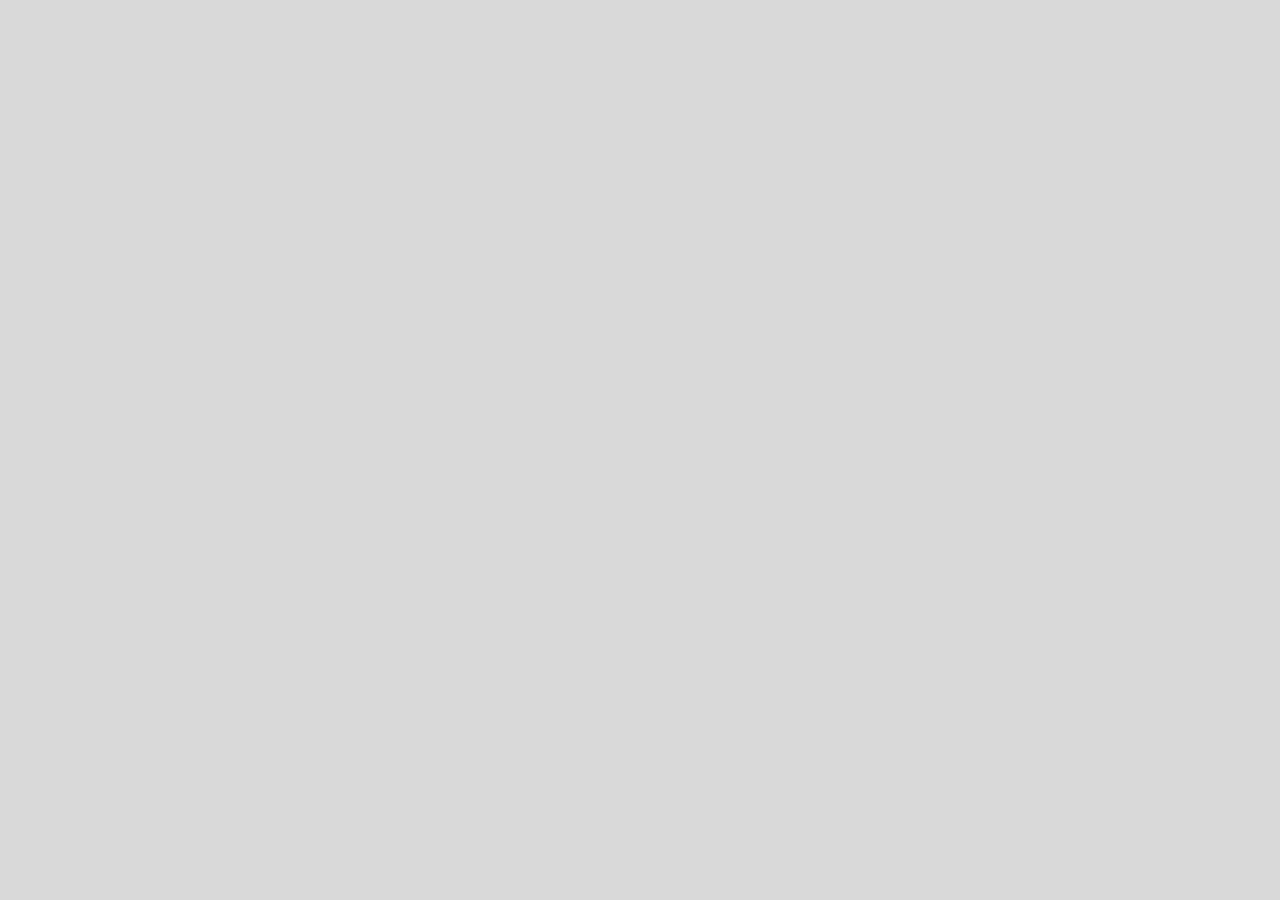
==== about.html @ ad7f149f "Add: about.html" ====
<html>
    <head>
        <meta http-equiv="Content-Type" content="text/html; charset=utf-8" />
        <title>Duke of Edinburgh | About Us</title>
        <link rel="stylesheet" href="/stylesheets/style.css">
        <link rel="stylesheet" href="/stylesheets/index.css">
        <!-- from laurenz -->          
        <link rel="stylesheet" href="css/text-styles.css">  
        <link rel="stylesheet" href="css/foundation-icons.css">
        <link rel="stylesheet" type="text/css" href="css/interacts.css">

        <link rel="stylesheet" href="css/animate.min.css">
        <link rel="stylesheet" href="css/animate.css">
        <link rel="stylesheet" href="css/foundation.css"/>
        <link rel="stylesheet" href="css/laurenz.css">
        <link rel="stylesheet" href="css/normalize.css">
        <link rel="stylesheet" href="css/alpha.css">
        <link rel="stylesheet" href="css/text-styles.css">
        <script src="/js/vendor/modernizr.js"></script>
    </head>
    
    <body>
        
        <div class="row">
            
        </div>
        
        <!-- do not go beyond this line -->
        <script src="js/vendor/jquery.js"></script>
      <script src="js/foundation.min.js"></script>
        
        <script src="js/wow.min.js"></script>
        
        
      <script>
        $(document).foundation();
      </script>
        <script>
         new WOW().init();
        </script>
    </body>
</html>
---- css/text-styles.css ----
h1{    
    font-family: Rockwell;
}

p{
    font-family: Segoe UI Light;
    font-size: 20px;
}
.blur {
   
   text-shadow: 0 0 5px rgba(0,0,0,0.5);    
}


.light-text {
    color: rgb(217, 217, 217);
}

.font-40 {
    font-size: 40px;
}

.font-50 {
    font-size: 50px;
}

.font-60 {
    font-size: 60px;
}

.font-70 {
    font-size: 70px;
}

.font-80 {
    font-size: 80px;
}


.no-top {

    margin-top: 0px;
    padding-top: 0px;
}

#spoil {
    text-shadow: 0 0 20px #fff;
    color: rgba(255,255,255,0);
    transition: text-shadow 0.3s;
}

#spoil:hover {
    text-shadow: 0 0 0px #fff; color: rgba(255,255,255,0);
}

#spoil:focus {
    text-shadow: 0 0 0px #fff; color: rgba(255,255,255,0);
}


.tribe-titles {
    color: white;
    font-size: 30px;
    text-align: center;
}

.tribe-desc {
    color: white;
    text-align: center;
    font-family: Segoe UI;
    font-size: 18px;
}

#apps-name {
    font-size: 80px;
}
---- css/alpha.css ----
body{ 
    background: rgb(217,217,217); 
    color: rgb(67,67,67);  
    font-family: Rockwell;
}
.nameplate {    
    color: rgb(67,67,67);
    font-family: Rockwell;
    font-size: 20px;
    padding-top: 40px;
}

#20 {
    height: 200px;
}

#number {   
    height: 410px;
    transition: height 0.5s;
}

#nametol {
}



#education {
    background: rgb(67,67,67);
    color: rgb(217, 217, 217);
    height: 100%;
    width: 100%;
    margin-top: 20%;
    padding-bottom: 10%;
    padding-top: 50px;
}

#whodat {
    font-size: 90px;
    margin-bottom: 100px;
    transition: font-size 0.5s;
}


#laurenzbanner {
    padding: 0px;
    height: 100%;
}

.no-bottom {
    padding-bottom: 0px;
    margin-bottom: 0px;
}

#laurenzimg {
    height: 100%;
    width: 100%;
    transition: height 1s, width 1s;
}

@media (min-width: 200px) and (max-width: 1000px)
{
    #number
	{
		height: 300px;        
	}
	#whodat
	{
		font-size: 50px;
	}
    
    #laurenzimg {
        height: 80%;
        width: 80%;
        padding-left: 20%;
    }
}


@media (min-width: 1000px) and max-width: 1366px)
{
    #number
    {
        height: 400px;
    }
}
#tribes {
    background: rgb(28, 119, 119);
    height: 100%;
    padding-top: 50px;
    padding-bottom: 50px;
}

#tribe {
    color: white;
    font-size: 90px;
    margin-bottom: 100px;
    transition: font-size 0.5s;
}

#fakeNavBar {
    width: 100%;
    height: 40px;
    background: rgb(67,67,67);
    color: white;
    padding-top: 10px;
    margin-bottom: 0px;
}

#apps {
    background: rgb(237, 109, 109);
    color: white;
    height: 100%;
    padding-top: 50px;
    width: 100%;
    
    
}

#apps-title {
    font-size: 90px;
    padding-bottom: 50px;
}

#circa-screens {
    height: 80%;
    width: 80%;    
}

#apps-desc {
    font-size: 20px;
}

#metrolasalle-screens {
    height: 50%;
    width: 50%;
}

#apps-mobile {
    background: rgb(237, 109, 109);
    color: white;
    height: 100%;
    padding-top: 50px;
    padding-bottom: 100px;
    width: 100%;
    
}

#apps-web {
    background: rgb(109, 168, 237);
    color: white;
    height: 100%;
    padding-top: 50px;
    padding-bottom: 100px;
    width: 100%;
    
}

#train-screens {
    height: 100%;
    width: 100%;
}

#posters {
    background: rgb(255, 186, 0);
    width: 100%;
    padding-top: 50px;
    padding-bottom: 100px;
}

#posters-name {
    font-size: 70px;
    line-height: 50px;
}

#competitions {
    height: 100%;
    width: 100%;
    padding-top: 50px;
    padding-bottom: 100px;
    
}

#landing {
    width: 100%;
    height: 100%;
    background: rgb(67, 67, 67);
}

.logo {
    margin-top: 20%;
    height: 35%;
}
---- css/text-styles.css ----
h1{    
    font-family: Rockwell;
}

p{
    font-family: Segoe UI Light;
    font-size: 20px;
}
.blur {
   
   text-shadow: 0 0 5px rgba(0,0,0,0.5);    
}


.light-text {
    color: rgb(217, 217, 217);
}

.font-40 {
    font-size: 40px;
}

.font-50 {
    font-size: 50px;
}

.font-60 {
    font-size: 60px;
}

.font-70 {
    font-size: 70px;
}

.font-80 {
    font-size: 80px;
}


.no-top {

    margin-top: 0px;
    padding-top: 0px;
}

#spoil {
    text-shadow: 0 0 20px #fff;
    color: rgba(255,255,255,0);
    transition: text-shadow 0.3s;
}

#spoil:hover {
    text-shadow: 0 0 0px #fff; color: rgba(255,255,255,0);
}

#spoil:focus {
    text-shadow: 0 0 0px #fff; color: rgba(255,255,255,0);
}


.tribe-titles {
    color: white;
    font-size: 30px;
    text-align: center;
}

.tribe-desc {
    color: white;
    text-align: center;
    font-family: Segoe UI;
    font-size: 18px;
}

#apps-name {
    font-size: 80px;
}
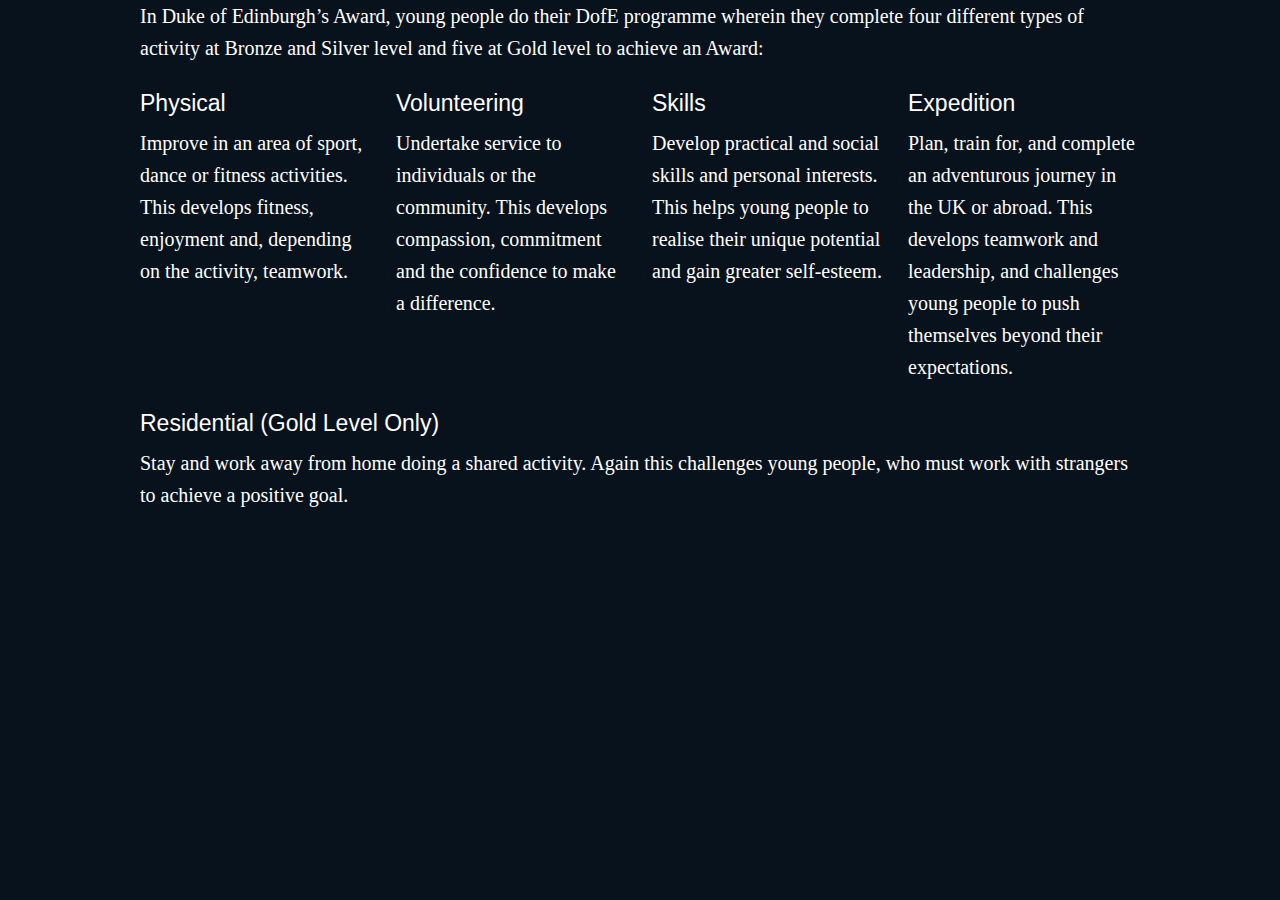
==== commit 40ab4cda: "Edit: about.html" ====
--- a/about.html
+++ b/about.html
@@ -1,4 +1,5 @@
-<html>
+<html >
+  <div style="background-color: #08121c; color: white">
     <head>
         <meta http-equiv="Content-Type" content="text/html; charset=utf-8" />
         <title>Duke of Edinburgh | About Us</title>
@@ -19,11 +20,23 @@
         <script src="/js/vendor/modernizr.js"></script>
     </head>
     
-    <body>
+    <body style="background-color: #08121c">
         
         <div class="row">
-            
-        </div>
+          <p>In Duke of Edinburgh’s Award, young people do their DofE programme wherein they complete four different types of activity at Bronze and Silver level and five at Gold level to achieve an Award:
+
+          <div class="row">
+              <div class="large-3 columns" ><h4 style="color:white">Physical</h4><p>Improve in an area of sport, dance or fitness activities.  This develops fitness, enjoyment and, depending on the activity, teamwork.</p></div>
+              <div class="large-3 columns" ><h4 style="color:white">Volunteering</h4><p>Undertake service to individuals or the community.  This develops compassion, commitment and the confidence to make a difference.</p></div>
+              <div class="large-3 columns" ><h4 style="color:white">Skills</h4><p>Develop practical and social skills and personal interests.  This helps young people to realise their unique potential and gain greater self-esteem.</p></div>
+              <div class="large-3 columns"   ><h4 style="color:white">Expedition</h4><p>Plan, train for, and complete an adventurous journey in the UK or abroad.  This develops teamwork and leadership, and challenges young people to push themselves beyond their expectations.</p></div>
+          </div>
+          <div class = "row">
+           
+              <div class="large-12 columns"><h4 style="color:white">Residential (Gold Level Only)</h4><p>Stay and work away from home doing a shared activity. Again this challenges young people, who must work with strangers to achieve a positive goal.</p></div>
+          </div> 
+
+      </div>
         
         <!-- do not go beyond this line -->
         <script src="js/vendor/jquery.js"></script>
@@ -39,4 +52,5 @@
          new WOW().init();
         </script>
     </body>
+  </div>
 </html>--- a/css/alpha.css
+++ b/css/alpha.css
@@ -3,6 +3,10 @@
     background: rgb(217,217,217); 
     color: rgb(67,67,67);  
     font-family: Rockwell;
+}
+
+h1{
+    font-family: serif;
 }
 .nameplate {    
     color: rgb(67,67,67);
@@ -184,10 +188,116 @@
 #landing {
     width: 100%;
     height: 100%;
-    background: rgb(67, 67, 67);
+    background: #08121c;
 }
 
 .logo {
-    margin-top: 20%;
-    height: 35%;
-}
+    margin-top: 50%;
+    height: 45%;    
+}
+
+#imaginary-nav {
+    color: white;
+    font-family: serif;
+    padding-top: top: 15%;    
+    
+}
+
+#backround {
+    position: absolute;
+    left: 0;
+    top: 0;
+    width: 100%;
+    
+    image-resolution: snap;
+    -webkit-filter: blur(5.8px);
+    -moz-filter: blur(5px);
+    -o-filter: blur(5px);
+    -ms-filter: blur(5px);
+}
+
+
+
+
+
+#logo {
+    background-image: url(/assets/img/dofe-logo.png);
+    height: 100%;
+    
+    background-repeat: no-repeat;
+    
+}
+
+#trophy-sub {
+    margin-top: 5%;
+    height: 30%;
+}
+
+#trophy {
+    position: absolute;
+    right: 0px;
+    top: 3%;
+    width: 50%;
+    visibility: visible;
+}
+
+.visibility{
+    visibility: visible;
+    border
+}
+
+@media (min-width: 1150px)
+{
+    #hide-sub{
+        visibility: collapse;
+        display: none;
+    }
+    
+    #trophy-sub{
+        visibility: hidden;
+    }
+    
+    .visibility{
+        visibility: hidden;
+    }
+}
+
+@media (max-width: 1150px)
+{
+    
+    #hide{
+        
+        visibility: hidden;
+        height: 0%;
+        width: 0%;
+    }
+    
+    #trophy{
+        visibility: collapse;
+        display: none;
+    }
+    
+    .trophy{
+        position: absolute;
+        right: 0px;
+        top: 5%;
+        height: 120%;    
+        visibility: visible;
+    }
+    
+    .logo{
+        visibility: collapse;
+        display: none;
+
+}
+    
+#award {    
+    background: rgb(27,27,27);
+    color: white;
+    height: 100%;
+    width: 100%;        
+}
+
+#trophy-full {
+    margin-top: 20px;    
+}
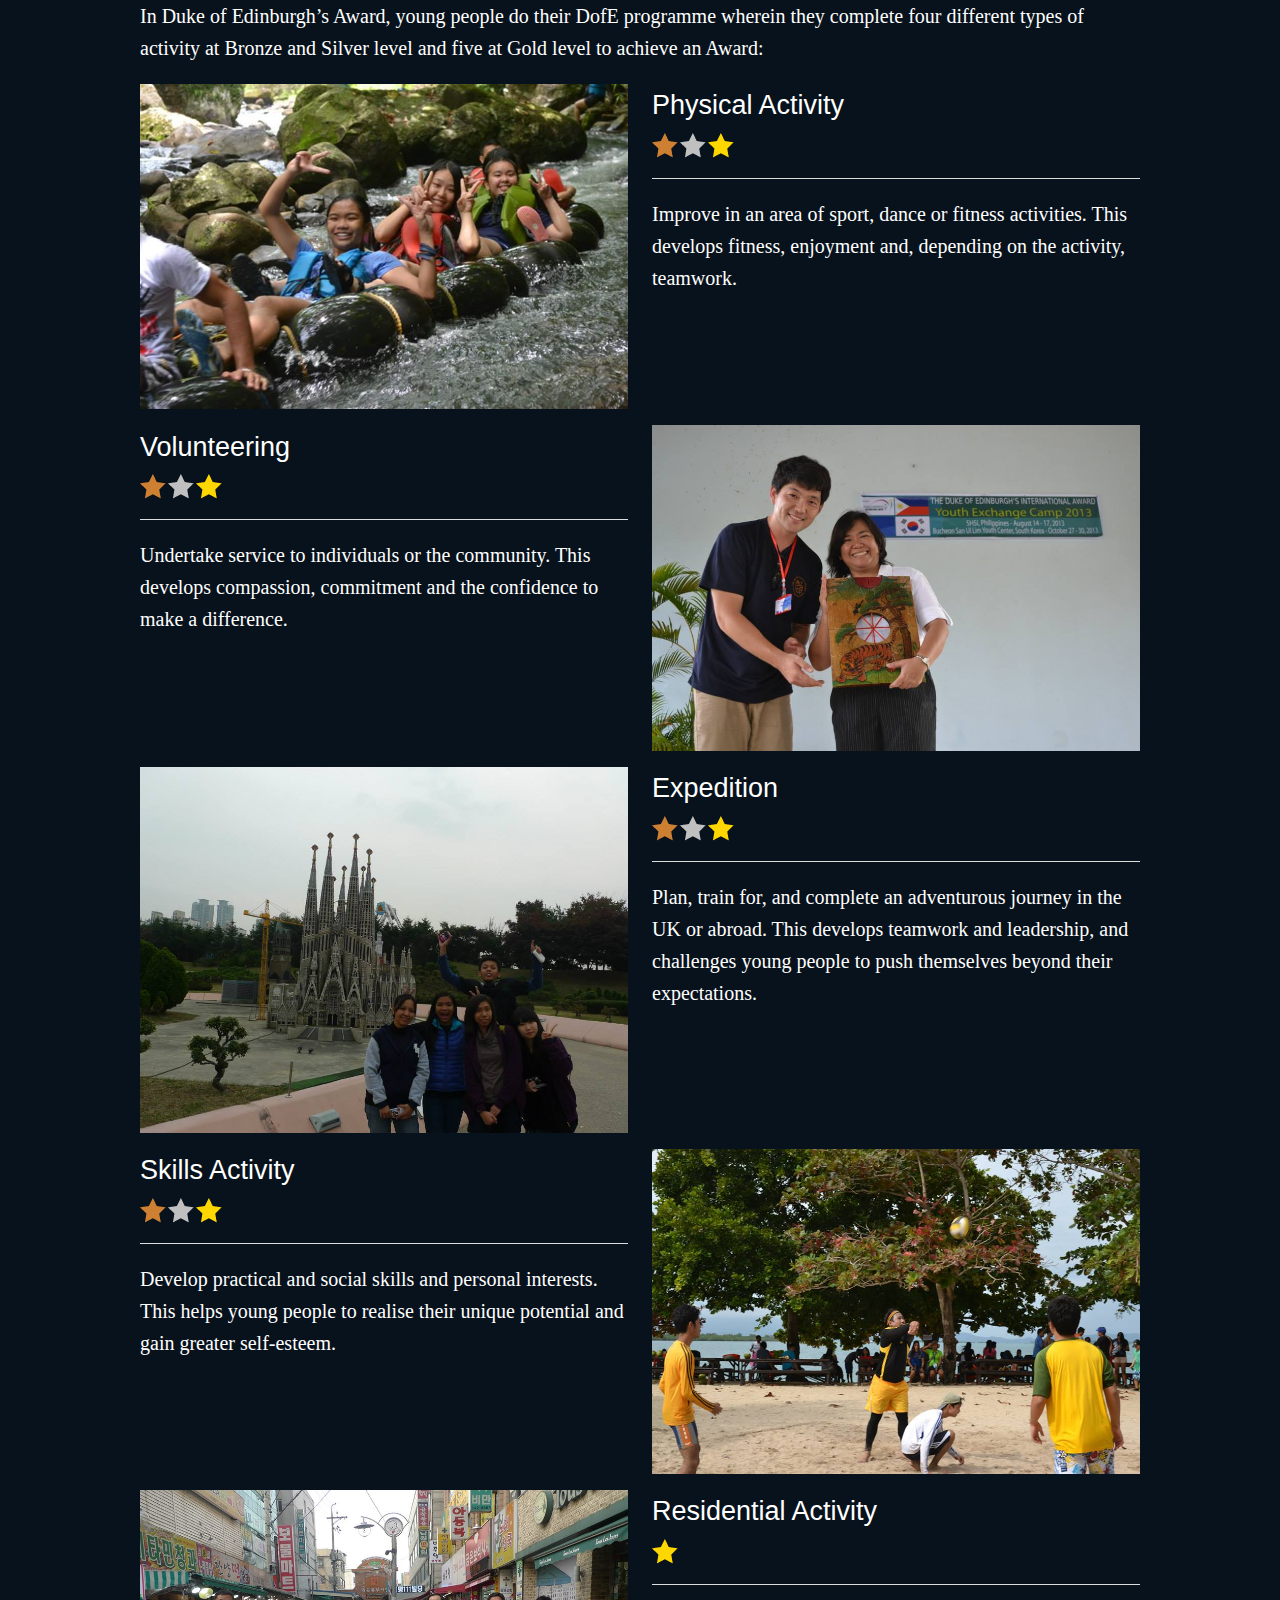
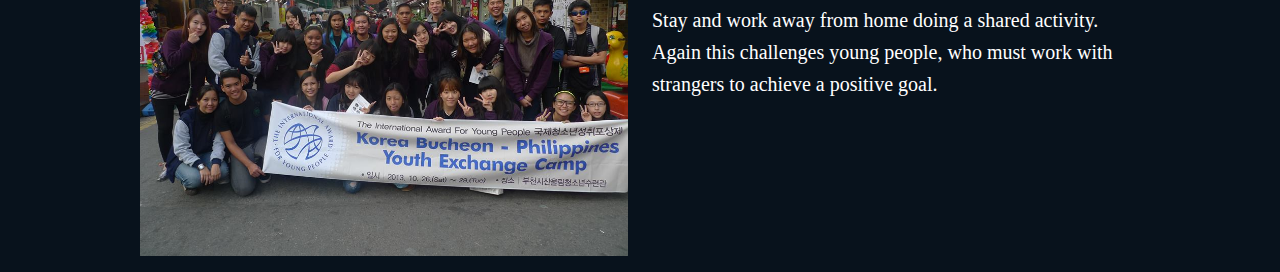
==== commit 0a7a07fe: "Add: pics Edit: about.html" ====
--- a/about.html
+++ b/about.html
@@ -24,18 +24,102 @@
         
         <div class="row">
           <p>In Duke of Edinburgh’s Award, young people do their DofE programme wherein they complete four different types of activity at Bronze and Silver level and five at Gold level to achieve an Award:
+        <br>
+          <div id="physical">            
+            <div class="row" >
+                <div class="large-6 columns" >
+                  <div id="physical-img">
+                        <img src="assets/img/IAYP37.jpg" class="img-circle">
+                    </div>        
+                </div>
+                <div class="large-6 columns">
+                    <h3 style="color:white">Physical Activity</h3>  <img src="assets/img/stars.png">
+                    <hr>
+                    <p>
+                       Improve in an area of sport, dance or fitness activities.  This develops fitness, enjoyment and, depending on the activity, teamwork.
+                    </p>   
+                    </hr>           
+                </div>
+                
+            </div>     
+        </div>
+        <br>
+           <div id="volunteering">            
+              <div class="row" >
+                  <div class="large-6 columns">
+                      <h3 style="color:white">Volunteering</h3>  <img src="assets/img/stars.png">
+                      <hr>
+                      <p>
+                         Undertake service to individuals or the community.  This develops compassion, commitment and the confidence to make a difference.
+                      </p>   
+                      </hr>           
+                  </div>
+                  <div class="large-6 columns" >
+                    <div id="volunteering-img">
+                          <img src="assets/img/IAYP6.jpg" class="img-circle">
+                      </div>        
+                  </div>
+              </div>     
+          </div>
+        </br>
+        
+           <div id="expedition">            
+              <div class="row" >
+                   <div class="large-6 columns" >
+                    <div id="expedition-img">
+                          <img src="assets/img/IAYP50.jpg" class="img-circle">
+                      </div>        
+                  </div>
 
-          <div class="row">
-              <div class="large-3 columns" ><h4 style="color:white">Physical</h4><p>Improve in an area of sport, dance or fitness activities.  This develops fitness, enjoyment and, depending on the activity, teamwork.</p></div>
-              <div class="large-3 columns" ><h4 style="color:white">Volunteering</h4><p>Undertake service to individuals or the community.  This develops compassion, commitment and the confidence to make a difference.</p></div>
-              <div class="large-3 columns" ><h4 style="color:white">Skills</h4><p>Develop practical and social skills and personal interests.  This helps young people to realise their unique potential and gain greater self-esteem.</p></div>
-              <div class="large-3 columns"   ><h4 style="color:white">Expedition</h4><p>Plan, train for, and complete an adventurous journey in the UK or abroad.  This develops teamwork and leadership, and challenges young people to push themselves beyond their expectations.</p></div>
+                  <div class="large-6 columns">
+                      <h3 style="color:white">Expedition</h3>  <img src="assets/img/stars.png">
+                      <hr>
+                      <p>
+                         Plan, train for, and complete an adventurous journey in the UK or abroad.  This develops teamwork and leadership, and challenges young people to push themselves beyond their expectations.
+                      </p>   
+                      </hr>           
+                  </div>
+                 
+              </div>     
           </div>
-          <div class = "row">
-           
-              <div class="large-12 columns"><h4 style="color:white">Residential (Gold Level Only)</h4><p>Stay and work away from home doing a shared activity. Again this challenges young people, who must work with strangers to achieve a positive goal.</p></div>
-          </div> 
-
+           <br>
+           <div id="skills">            
+              <div class="row" >
+                  <div class="large-6 columns">
+                      <h3 style="color:white">Skills Activity</h3>  <img src="assets/img/stars.png">
+                      <hr>
+                      <p>
+                         Develop practical and social skills and personal interests.  This helps young people to realise their unique potential and gain greater self-esteem.
+                      </p>   
+                      </hr>           
+                  </div>
+                  <div class="large-6 columns" >
+                    <div id="volunteering-img">
+                          <img src="assets/img/IAYP80.jpg" class="img-circle">
+                      </div>        
+                  </div>
+              </div>     
+          </div>
+        </br>  
+         <div id="residential">            
+              <div class="row" >
+                <div class="large-6 columns" >
+                    <div id="residential-img">
+                          <img src="assets/img/IAYP3.jpg" class="img-circle">
+                      </div>        
+                  </div>
+                  <div class="large-6 columns">
+                      <h3 style="color:white">Residential Activity</h3> <img src="assets/img/gold.png">
+                      <hr>
+                      <p>
+                         Stay and work away from home doing a shared activity. Again this challenges young people, who must work with strangers to achieve a positive goal.
+                      </p>   
+                      </hr>           
+                  </div>
+                  
+              </div>     
+          </div>
+          </br>     
       </div>
         
         <!-- do not go beyond this line -->
--- a/css/alpha.css
+++ b/css/alpha.css
@@ -237,7 +237,7 @@
     position: absolute;
     right: 0px;
     top: 3%;
-    width: 50%;
+    width: 51%;
     visibility: visible;
 }
 
@@ -276,7 +276,7 @@
         visibility: collapse;
         display: none;
     }
-    
+        
     .trophy{
         position: absolute;
         right: 0px;
@@ -288,11 +288,12 @@
     .logo{
         visibility: collapse;
         display: none;
-
+    }
+        
 }
     
 #award {    
-    background: rgb(27,27,27);
+    background: rgb(238, 195, 0);
     color: white;
     height: 100%;
     width: 100%;        
@@ -301,3 +302,23 @@
 #trophy-full {
     margin-top: 20px;    
 }
+
+#navbar-main {
+    color: white;
+}
+
+.navbar-main {
+    position: fixed;
+    height: 70px;
+    width: 100%;
+    left: 0px;
+    top: 0px;
+    background: #08121c;
+    color: white;
+}
+
+
+
+.white {
+    color: white;
+}
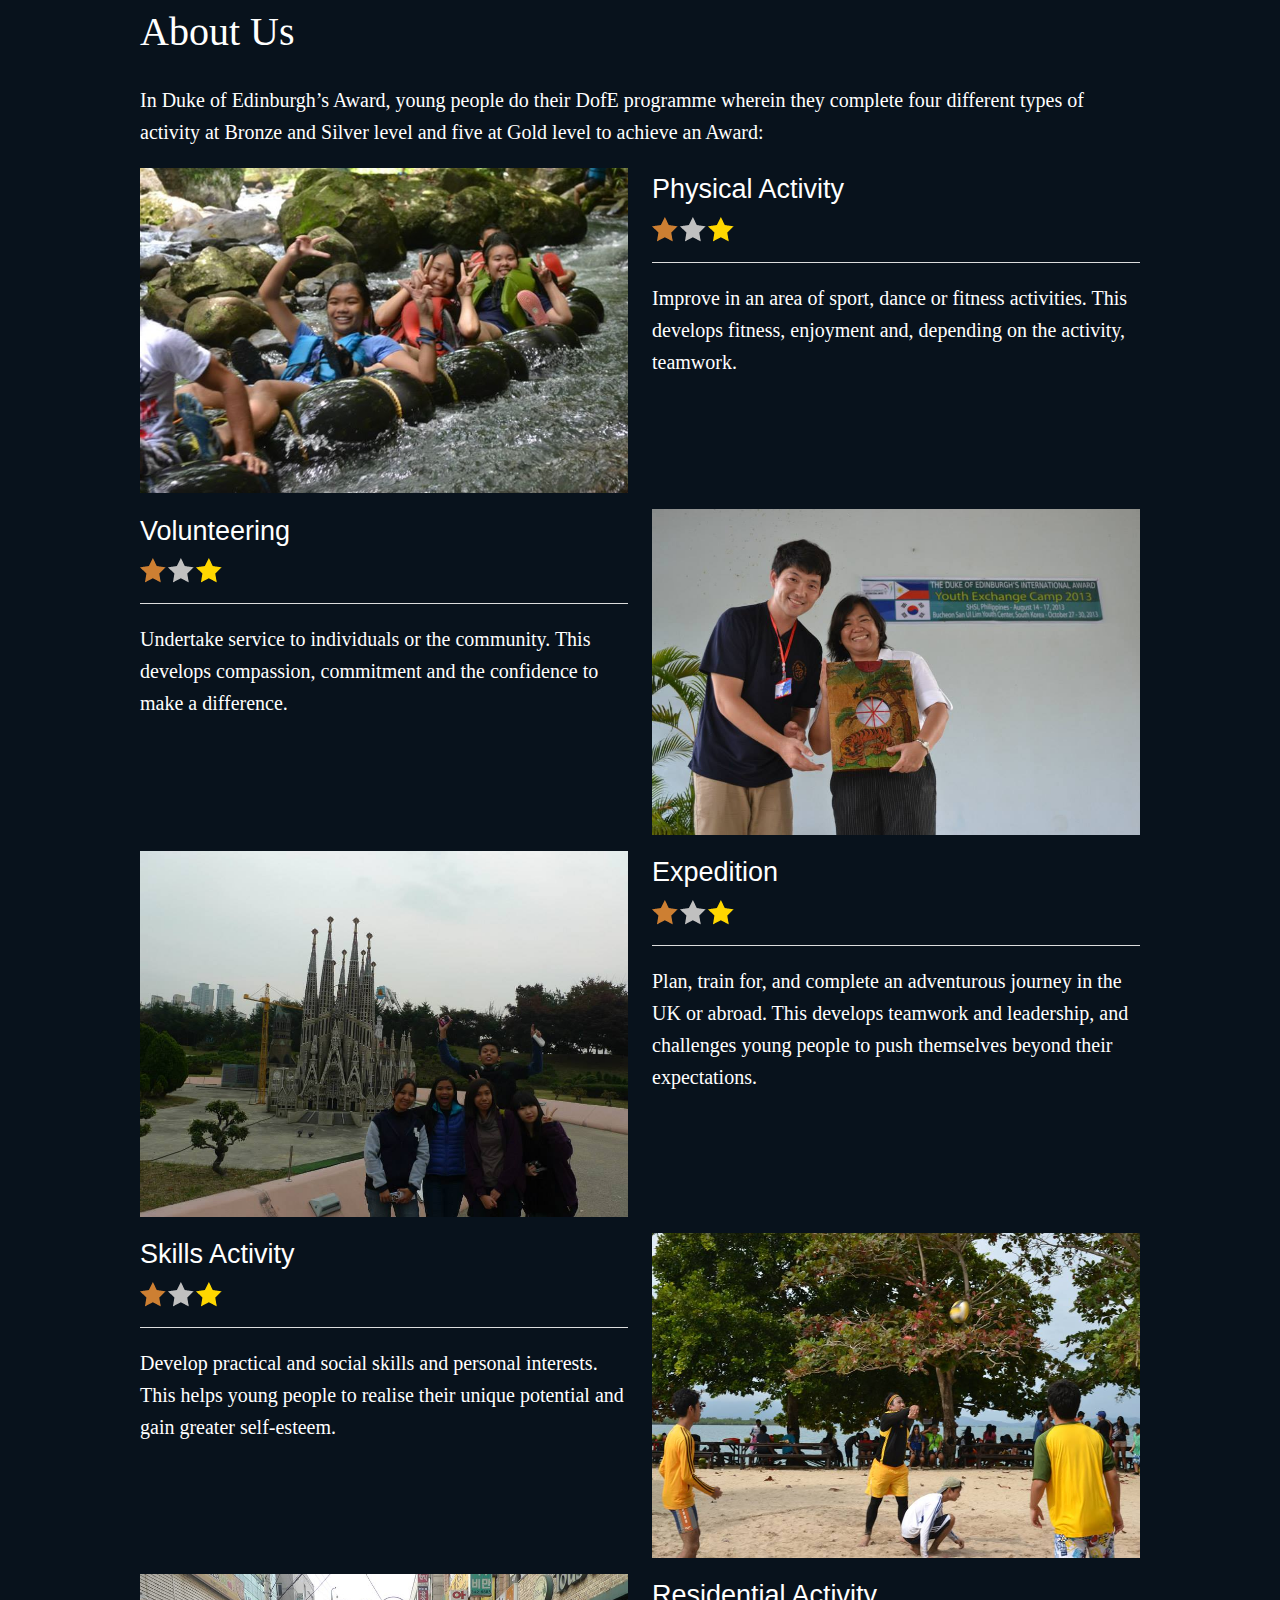
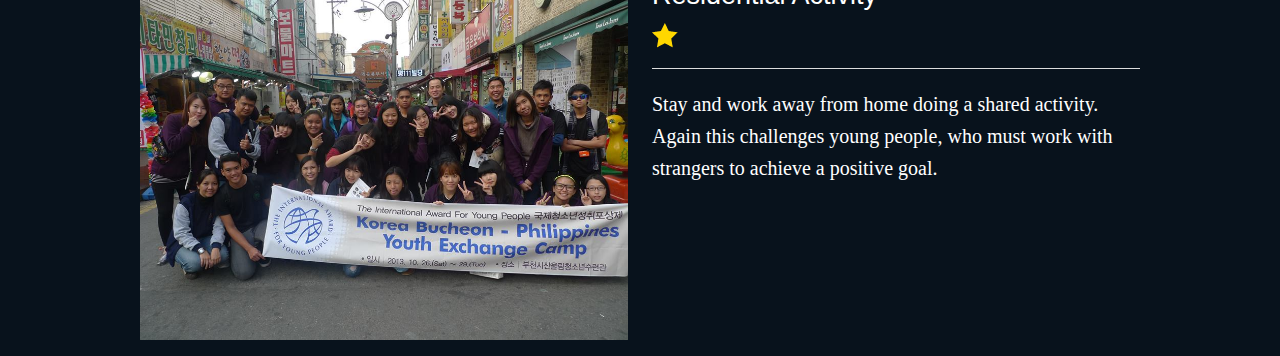
==== commit 4de302b3: "Edit: about.html and gallery.html" ====
--- a/about.html
+++ b/about.html
@@ -21,8 +21,9 @@
     </head>
     
     <body style="background-color: #08121c">
-        
+      
         <div class="row">
+          <p style="font-family:rockwell;font-size:40px">About Us </p>
           <p>In Duke of Edinburgh’s Award, young people do their DofE programme wherein they complete four different types of activity at Bronze and Silver level and five at Gold level to achieve an Award:
         <br>
           <div id="physical">            
--- a/css/alpha.css
+++ b/css/alpha.css
@@ -56,144 +56,15 @@
     margin-bottom: 0px;
 }
 
-#laurenzimg {
-    height: 100%;
-    width: 100%;
-    transition: height 1s, width 1s;
-}
-
-@media (min-width: 200px) and (max-width: 1000px)
-{
-    #number
-	{
-		height: 300px;        
-	}
-	#whodat
-	{
-		font-size: 50px;
-	}
-    
-    #laurenzimg {
-        height: 80%;
-        width: 80%;
-        padding-left: 20%;
-    }
-}
-
-
-@media (min-width: 1000px) and max-width: 1366px)
-{
-    #number
-    {
-        height: 400px;
-    }
-}
-#tribes {
-    background: rgb(28, 119, 119);
-    height: 100%;
-    padding-top: 50px;
-    padding-bottom: 50px;
-}
-
-#tribe {
-    color: white;
-    font-size: 90px;
-    margin-bottom: 100px;
-    transition: font-size 0.5s;
-}
-
-#fakeNavBar {
-    width: 100%;
-    height: 40px;
-    background: rgb(67,67,67);
-    color: white;
-    padding-top: 10px;
-    margin-bottom: 0px;
-}
-
-#apps {
-    background: rgb(237, 109, 109);
-    color: white;
-    height: 100%;
-    padding-top: 50px;
-    width: 100%;
-    
-    
-}
-
-#apps-title {
-    font-size: 90px;
-    padding-bottom: 50px;
-}
-
-#circa-screens {
-    height: 80%;
-    width: 80%;    
-}
-
-#apps-desc {
-    font-size: 20px;
-}
-
-#metrolasalle-screens {
-    height: 50%;
-    width: 50%;
-}
-
-#apps-mobile {
-    background: rgb(237, 109, 109);
-    color: white;
-    height: 100%;
-    padding-top: 50px;
-    padding-bottom: 100px;
-    width: 100%;
-    
-}
-
-#apps-web {
-    background: rgb(109, 168, 237);
-    color: white;
-    height: 100%;
-    padding-top: 50px;
-    padding-bottom: 100px;
-    width: 100%;
-    
-}
-
-#train-screens {
-    height: 100%;
-    width: 100%;
-}
-
-#posters {
-    background: rgb(255, 186, 0);
-    width: 100%;
-    padding-top: 50px;
-    padding-bottom: 100px;
-}
-
-#posters-name {
-    font-size: 70px;
-    line-height: 50px;
-}
-
-#competitions {
-    height: 100%;
-    width: 100%;
-    padding-top: 50px;
-    padding-bottom: 100px;
-    
-}
-
 #landing {
     width: 100%;
-    height: 100%;
+    height: 105%;
     background: #08121c;
 }
 
 .logo {
-    margin-top: 50%;
-    height: 45%;    
+    margin-top: 20%;
+    height: 50%;        
 }
 
 #imaginary-nav {
@@ -230,7 +101,7 @@
 
 #trophy-sub {
     margin-top: 5%;
-    height: 30%;
+    height: 30%;    
 }
 
 #trophy {
@@ -273,7 +144,7 @@
     }
     
     #trophy{
-        visibility: collapse;
+        visibility: hidden;
         display: none;
     }
         
@@ -289,14 +160,20 @@
         visibility: collapse;
         display: none;
     }
+    #trophy-motto{
+        visibility: hidden;
+        display: none;
+    }
+    
         
 }
     
 #award {    
-    background: rgb(238, 195, 0);
-    color: white;
-    height: 100%;
-    width: 100%;        
+    background: #004a4a;        
+    color: white;
+    height: 120%;
+    width: 100%;    
+    
 }
 
 #trophy-full {
@@ -305,6 +182,9 @@
 
 #navbar-main {
     color: white;
+    background: #08121c;
+    height: 40px;
+    line-height: 40px;
 }
 
 .navbar-main {
@@ -322,3 +202,55 @@
 .white {
     color: white;
 }
+
+#trophy-motto {    
+    color: white;
+    font-family: serif; 
+    font-size: 16px;
+    font-style: italic;
+    line-height: 27px;
+    padding-top: 40px;
+}
+
+.back-teal {
+    background: #004a4a;
+}
+
+.low-20 {
+    padding-bottom: 20px;
+}
+
+.medal {
+    height: 40%;
+}
+
+.section-title {
+    font-size: 72px;     
+    color: white;
+    line-height: 65px;
+}
+
+#donate {
+    height: 100%;
+    width: 100%;
+    background: #ff2626;    
+}
+
+.back-red {
+    background: #ff2626;
+}
+
+.navbar-content {
+    color: white;
+    line-height: 40px;
+}
+
+#helpyou {
+    height: 100%;
+    width: 100%;
+    background: #ff5a1e;    
+}
+
+.back-orange {
+    background: #ff5a1e;
+}
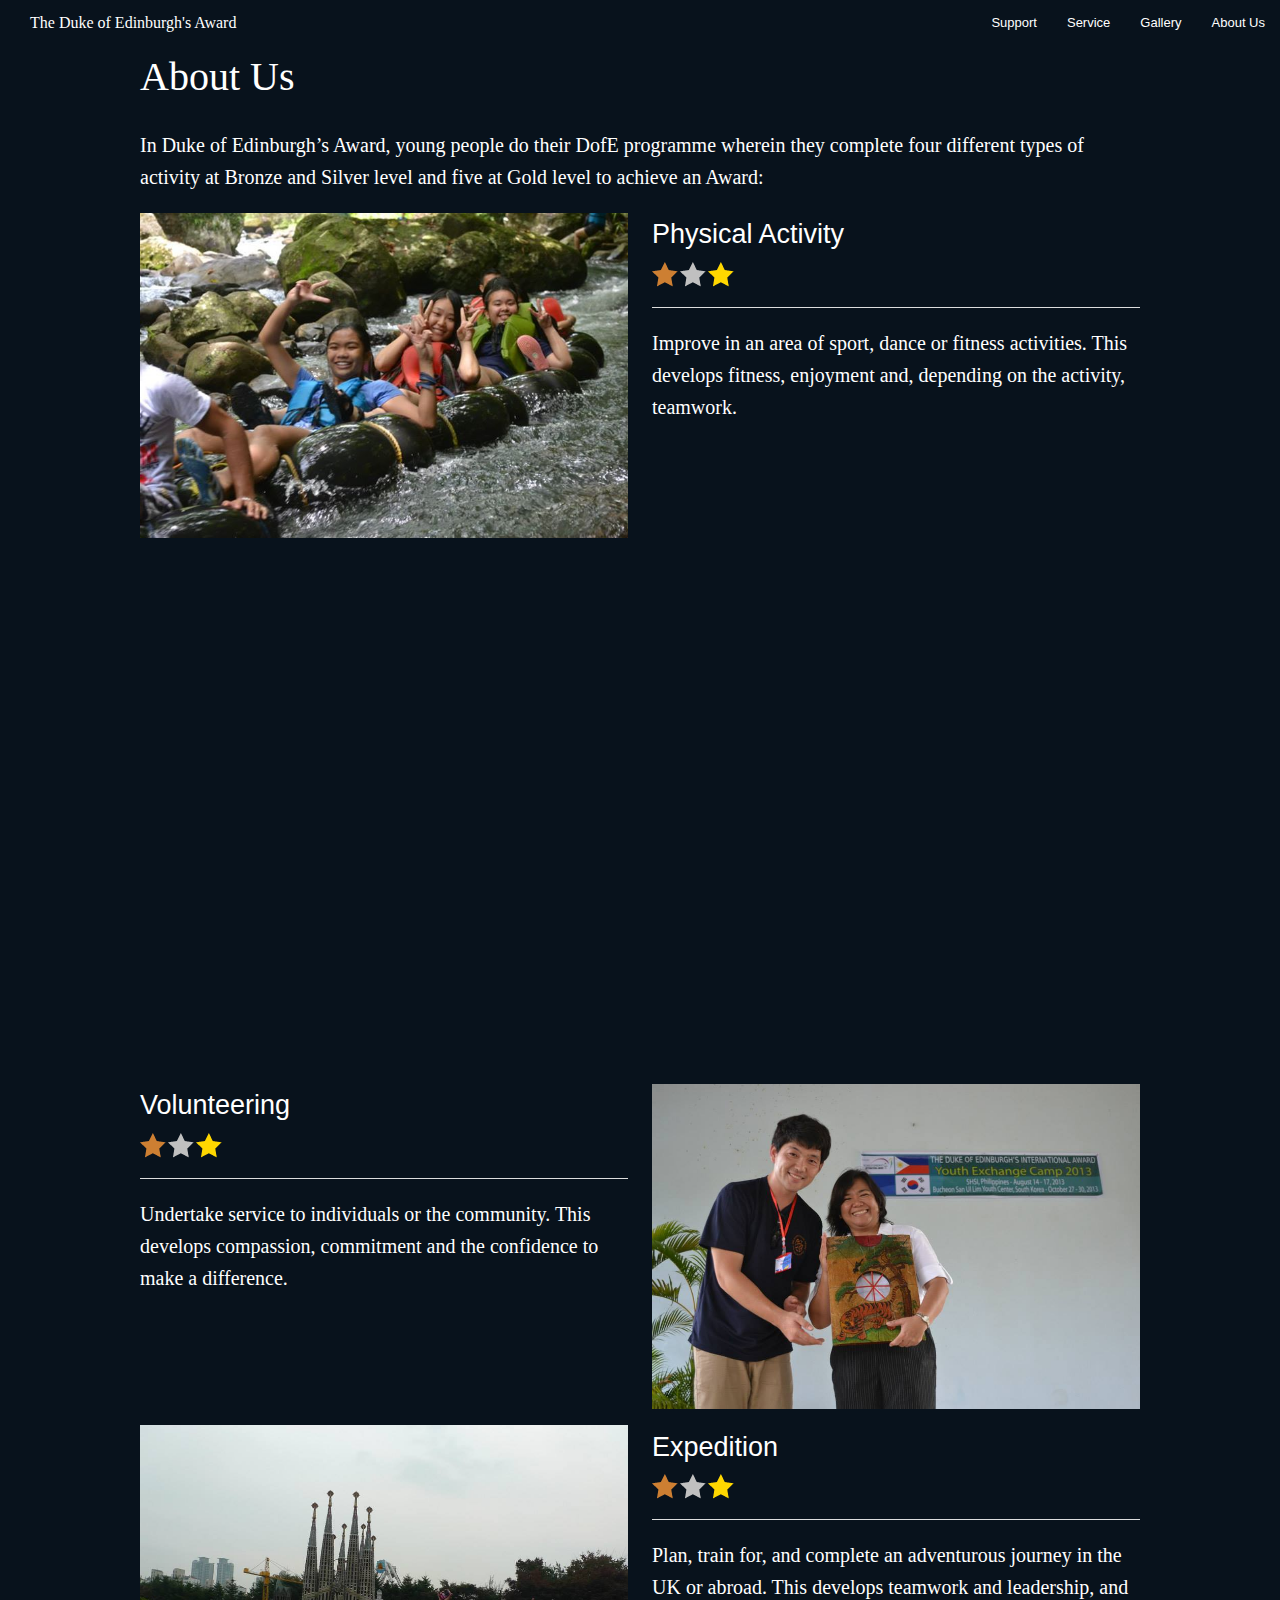
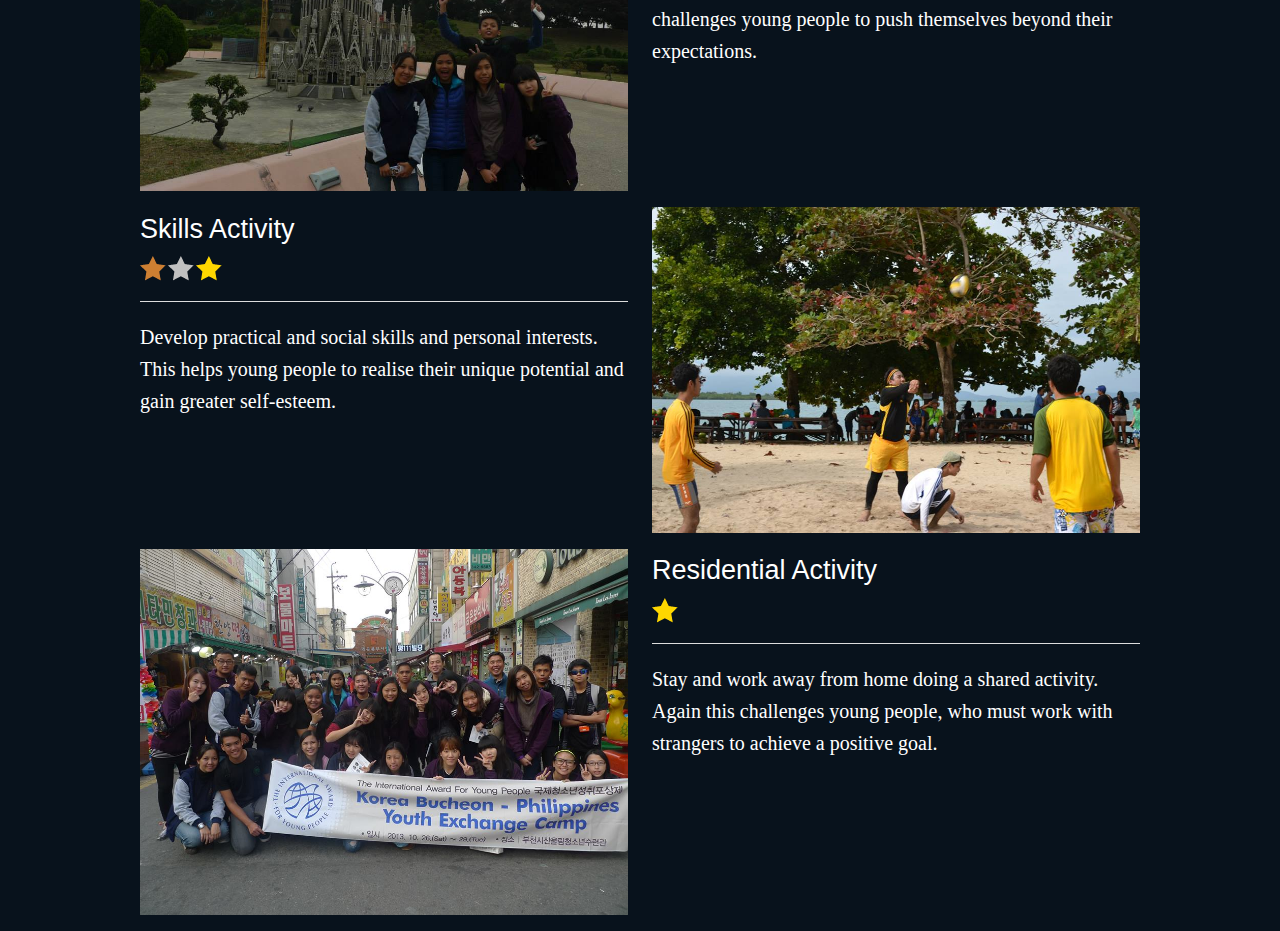
==== commit 2060d449: "Add: Final" ====
--- a/about.html
+++ b/about.html
@@ -21,7 +21,52 @@
     </head>
     
     <body style="background-color: #08121c">
-      
+        <div class="fixed" style="width:100%;">
+            <nav class="top-bar white" style="background: #08121c;" data-topbar>
+                <center>
+                    <ul class="title-area">
+                        <center>
+                            <li class="name" style="padding-left: 30px; padding-top: 10px;">                                
+                                <a href="index.html" style="color: white;">The Duke of Edinburgh's Award</a>
+                            </li>
+                        </center>
+                    </ul>
+                    
+                    <section class="top-bar-section">
+                    <!-- Right Nav Section -->
+                        <ul id="visible-nav" class="right">
+                            <li><a href="support.html" style="background:#08121c;">Support</a></li>
+                            <li><a href="help.html" style="background:#08121c;">Service</a></li>
+                            <li><a href="#" style="background:#08121c;">Gallery</a></li>                            
+                            <li><a href="about.html" style="background:#08121c;">About Us</a></li>                            
+                        </ul>      
+                        
+                  </section>
+                </center>
+            </nav>
+            <div id="hidden-nav">
+                <nav class="top-bar"  data-topbar style="background: #08121c;">
+                <section class="top-bar-section" style="background: #08121c;">                     
+                    
+                    <ul class="left">
+                            <li class="has-dropdown" style="background: #08121c; font-family: serif;">
+                                <a href="index.html" style="color: white;">The Duke of Edinburgh's Award</a>
+                                <ul class="dropdown">
+                                    <li><a href="support.html" style="background:#08121c;">Support</a></li>
+                                    <li><a href="help.html" style="background:#08121c;">Service</a></li>
+                                    <li><a href="#" style="background:#08121c;">Gallery</a></li>                                    
+                                    <li><a href="#" style="background:#08121c;">About Us</a></li>
+                                </ul>
+                            </li>
+                        </ul>
+                </section>
+                </nav>
+            </div>
+        </div>
+        
+        
+        
+        <!-- ARAM CODE -->
         <div class="row">
           <p style="font-family:rockwell;font-size:40px">About Us </p>
           <p>In Duke of Edinburgh’s Award, young people do their DofE programme wherein they complete four different types of activity at Bronze and Silver level and five at Gold level to achieve an Award:
@@ -51,7 +96,8 @@
                       <h3 style="color:white">Volunteering</h3>  <img src="assets/img/stars.png">
                       <hr>
                       <p>
-                         Undertake service to individuals or the community.  This develops compassion, commitment and the confidence to make a difference.
+                         Undertake service to individuals or the community.  
+                          This develops compassion, commitment and the confidence to make a difference.
                       </p>   
                       </hr>           
                   </div>
--- a/css/alpha.css
+++ b/css/alpha.css
@@ -1,6 +1,6 @@
 
 body{ 
-    background: rgb(217,217,217); 
+    background: #08121c; 
     color: rgb(67,67,67);  
     font-family: Rockwell;
 }
@@ -131,6 +131,17 @@
     .visibility{
         visibility: hidden;
     }
+    #hidden-nav {
+        visibility: hidden;
+        width: 100%;
+        background: #08121c;
+    }
+    #bucheon{
+        visibility: visible;
+    }
+    #remove{
+        visibility: visible;            
+    }
 }
 
 @media (max-width: 1150px)
@@ -163,15 +174,35 @@
     #trophy-motto{
         visibility: hidden;
         display: none;
-    }
-    
-        
+    }        
+    #hidden-nav{
+        visibility: visible;
+    }
+    #helpyou{
+        display: none;
+    }
+    #visible-nav
+    {
+        visibility: hidden;        
+    }    
+    #bucheon{
+        visibility: visible;
+    }
+    #remove{
+        visibility: visible;            
+    }
+}
+
+@media (max-width: 400px){
+    #hidden-nav{
+        visibility: visible;
+    }
 }
     
 #award {    
     background: #004a4a;        
     color: white;
-    height: 120%;
+    height: auto;
     width: 100%;    
     
 }
@@ -233,7 +264,7 @@
 #donate {
     height: 100%;
     width: 100%;
-    background: #ff2626;    
+    background: #ff2626;        
 }
 
 .back-red {
@@ -254,3 +285,48 @@
 .back-orange {
     background: #ff5a1e;
 }
+
+#hidden-nav {
+    position: absolute;
+    top: 0px;
+    left: 0px;    
+    width: 100%;
+}
+
+#bucheon {
+    height: 100%;
+}
+
+@media (max-width: 1150px){
+    #bucheon{
+        height: 20%;    
+    }
+}
+
+#remove {
+    visibility: visible;
+}
+@media (max-width: 800px)
+{
+    #remove{
+        visibility: hidden;            
+    }
+    #footer{
+        visibility: collapse;
+        display: none;
+    }
+}
+
+#about-top {
+    background: #08121c;
+    height: 100%;    
+}
+
+#midbar {
+    height: auto;
+    background: #08121c;
+}
+
+#physical {
+    height: 100%;
+}
